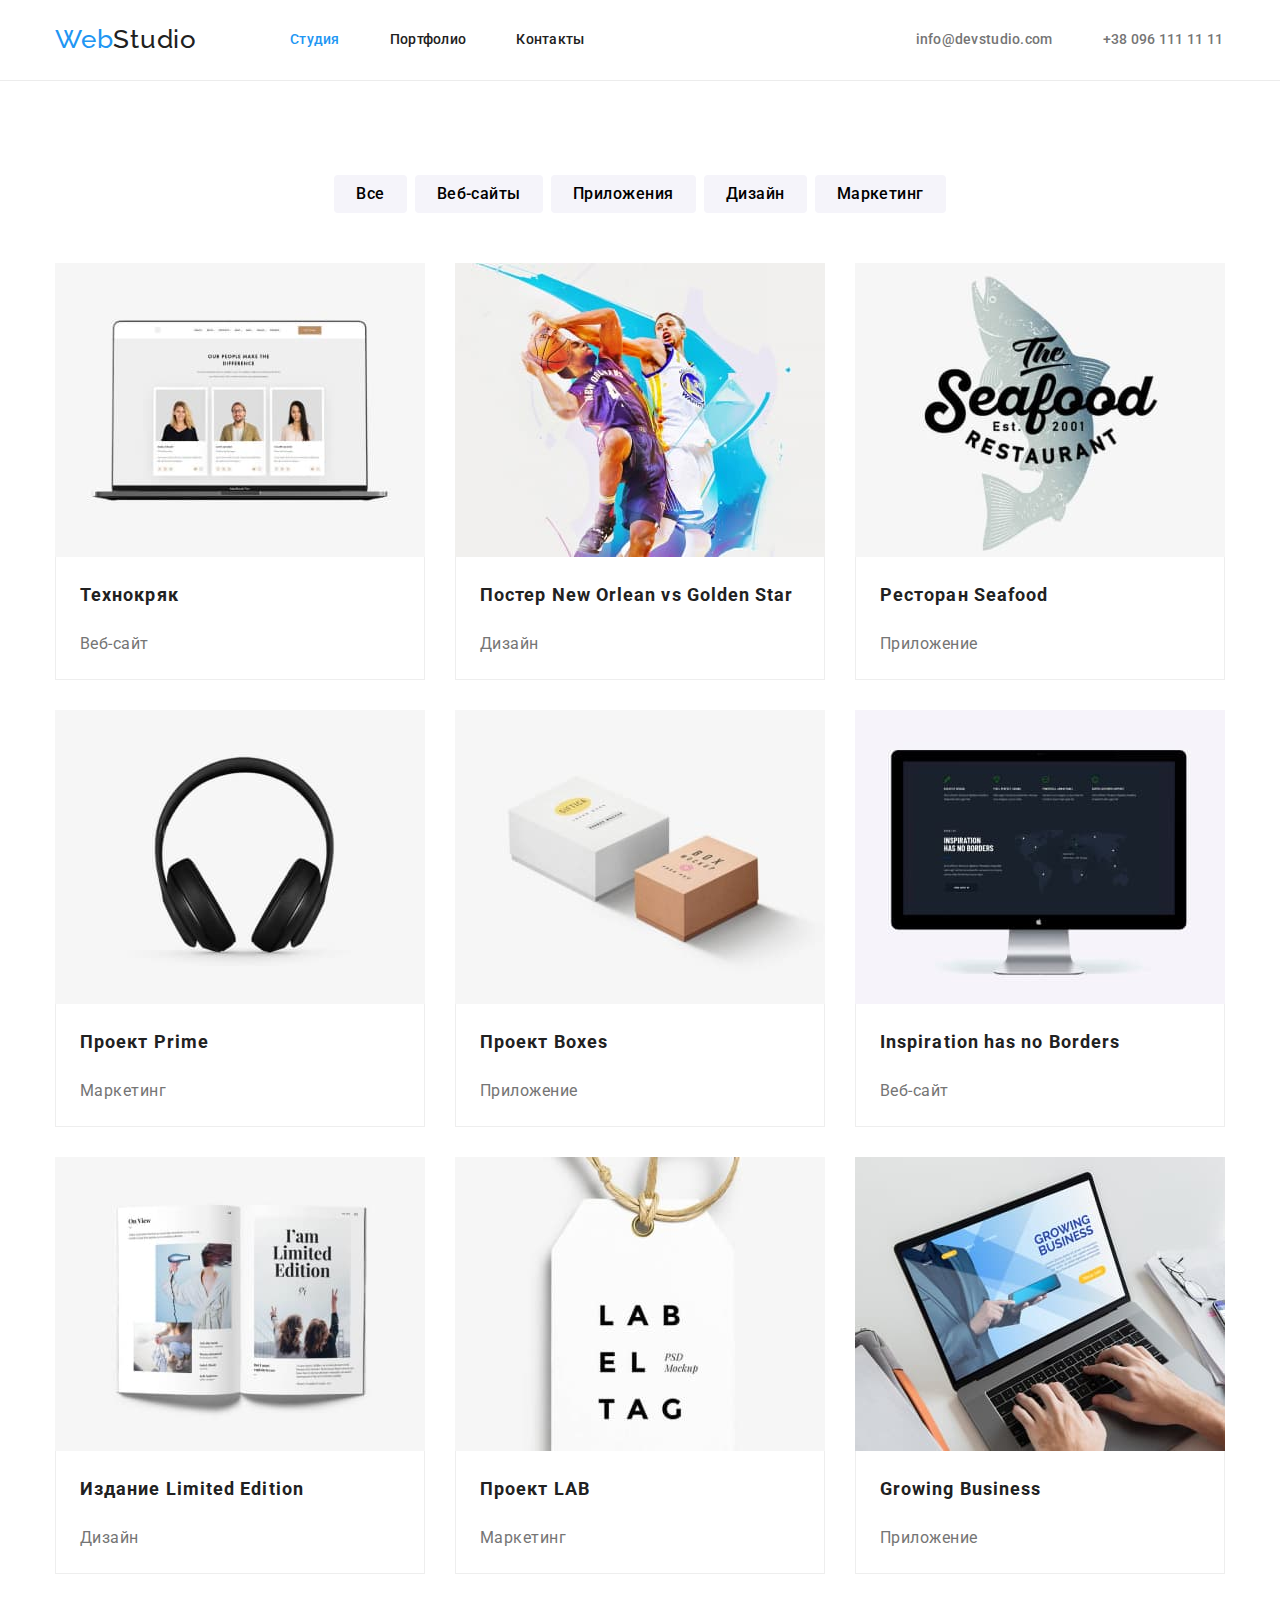
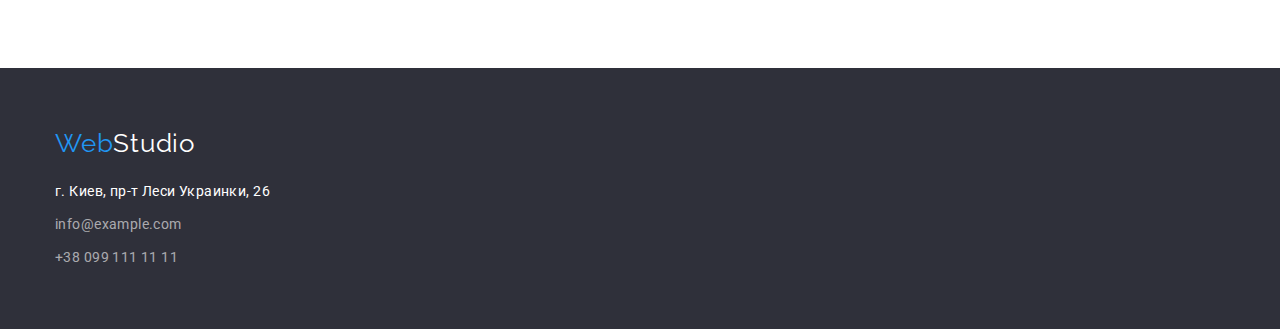
==== portfolio.html @ 0384c71c "Add block model and flex boxes" ====
<!DOCTYPE html>
<html lang="ru">
<head>
    <meta charset="UTF-8">
    <meta name="description" content="Портфолио студии" />
    <title>Портфолио</title>
    <link rel="preconnect" href="https://fonts.googleapis.com"/>
    <link rel="preconnect" href="https://fonts.gstatic.com" crossorigin/>
    <link href="https://fonts.googleapis.com/css2?family=Raleway:wght@700&family=Roboto:wght@400;500;700;900&display=swap" rel="stylesheet"/>
    <link rel="stylesheet" href="https://cdnjs.cloudflare.com/ajax/libs/modern-normalize/1.0.0/modern-normalize.min.css" />
    <link rel="stylesheet" href="./css/styles.css"/>
</head>
<body>
    <!-- Header -->
    <header class="header-section">
        <div class="container header-container">
            <a class="logo link" lang="en" href="./index.html"><span class="logo-title">Web</span>Studio</a>
            <nav>
                <ul class="header-list list">
                    <li class="item">
                        <a class="current-link link" href="/">Студия</a>
                    </li>
                    <li class="item">
                        <a class="header-link link" href="./portfolio.html">Портфолио</a>
                    </li>
                    <li class="item">
                        <a class="header-link link" href="/">Контакты</a>
                    </li>
                </ul>
            </nav>
            <ul class="header-contact-list list">
                <li class="item">
                    <a class="header-contact-link link" lang="en" href="mailto:info@devstudio.com">info@devstudio.com</a>
                </li>
                <li class="item">
                    <a class="header-contact-link link" href="tel:+380961111111">+38 096 111 11 11</a>
                </li>
            </ul>
        </div>
    </header>
    <main>
        <!-- Studio's Portfolio -->
        <section class="main-section-portfolio section">
           <div class="portfolio-container container ">
                <h1 class="visually-hidden">Портфолио студии</h1>
                <!-- Portfolio buttons -->
                <ul class="button-list list">
                    <li  class="item">
                        <button class="portfolio button" type="button">Все</button>
                    </li>
                    <li class="item">
                        <button class="portfolio button" type="button">Веб-сайты</button>
                    </li>
                    <li class="item">
                        <button class="portfolio button" type="button">Приложения</button>
                    </li>
                    <li class="item">
                        <button class="portfolio button" type="button">Дизайн</button>
                    </li>
                    <li class="item">
                        <button class="portfolio button" type="button">Маркетинг</button>
                    </li>
                </ul>
                <!-- Work examples -->
                <ul class="list work-examples-container">
                    <li  class="work-examples-item">
                        <a class="link" href="">
                            <img class="work-image" src="img/portfol1.jpg" alt="Ноутбук с открытым веб-сайтом" width="370" height="294" />
                            <div class="work-examples-text-box">
                                <h2 class="project-title">Технокряк</h2>
                                <p class="project-type">Веб-сайт</p>
                            </div>
                        </a>
                    </li>
                    <li class="work-examples-item">
                        <a class="link" href="">
                            <img class="work-image" src="img/portfol2.jpg" alt="Два баскетболиста" width="370" height="294" />
                            <div class="work-examples-text-box">
                                <h2 class="project-title">Постер New Orlean vs Golden Star</h2>
                                <p class="project-type">Дизайн</p>
                            </div>
                        </a>
                    </li>
                    <li class="work-examples-item">
                        <a class="link" href="">
                            <img class="work-image" src="img/portfol3.jpg" alt="Название ресторана не фоне рыбы" width="370" height="294" />
                            <div class="work-examples-text-box">
                                <h2 class="project-title">Ресторан Seafood</h2>
                                <p class="project-type">Приложение</p>
                            </div>
                        </a>
                    </li>
                    <li class="work-examples-item">
                        <a class="link" href="">
                            <img class="work-image" src="img/portfol4.jpg" alt="Наушники" width="370" height="294" />
                            <div class="work-examples-text-box">
                                <h2 class="project-title">Проект Prime</h2>
                                <p class="project-type">Маркетинг</p>
                            </div>
                        </a>
                    </li>
                    <li class="work-examples-item">
                        <a class="link" href="">
                            <img class="work-image" src="img/portfol5.jpg" alt="Две коробки" width="370" height="294" />
                            <div class="work-examples-text-box">
                                <h2 class="project-title">Проект Boxes</h2>
                                <p class="project-type">Приложение</p>
                            </div>
                        </a>
                    </li>
                    <li class="work-examples-item">
                        <a class="link" href="">
                            <img class="work-image" src="img/portfol6.jpg" alt="Монитор с открытым веб-сайтом" width="370" height="294" />
                            <div class="work-examples-text-box">
                                <h2 class="project-title">Inspiration has no Borders</h2>
                                <p class="project-type">Веб-сайт</p>
                            </div>
                        </a>
                    </li>
                    <li class="work-examples-item">
                        <a class="link" href="">
                            <img class="work-image" src="img/portfol7.jpg" alt="Открытая книга" width="370" height="294" />
                            <div class="work-examples-text-box">
                                <h2 class="project-title">Издание Limited Edition</h2>
                                <p class="project-type">Дизайн</p>
                            </div>
                        </a>
                    </li>
                    <li class="work-examples-item">
                        <a class="link" href="">
                            <img class="work-image" src="img/portfol8.jpg" alt="Бирка" width="370" height="294" />
                            <div class="work-examples-text-box">
                                <h2 class="project-title">Проект LAB</h2>
                                <p class="project-type">Маркетинг</p>
                            </div>
                        </a>
                    </li>
                    <li class="work-examples-item">
                        <a class="link" href="">
                            <img class="work-image" src="img/portfol9.jpg" alt="Человек печатает на ноутбуке" width="370" height="294" />
                            <div class="work-examples-text-box">
                                <h2 class="project-title">Growing Business</h2>
                                <p class="project-type">Приложение</p>
                            </div>
                        </a>
                    </li>
                </ul>
           </div>
        </section>
    </main>
    <!-- Footer -->
    <footer class="footer-section">
        <div class="footer-container container">
            <a class="link-logo" lang="en" href="./index.html"><span class="logo-title">Web</span>Studio</a>
            <address>
                <ul class="footer-list list">
                    <li class="item">
                        <a class="link adress-link" href="https://goo.gl/maps/s9QWNsardA6QoMJf8" target="_blank"
                            rel="noopener noreferrer">г. Киев, пр-т Леси Украинки, 26</a>
                    </li>
                    <li class="item">
                        <a class="footer-contact-link link" href="mailto:info@example.com">info@example.com</a>
                    </li>
                    <li class="item">
                        <a class="footer-contact-link link" href="tel:+380991111111">+38 099 111 11 11</a>
                    </li>
                </ul>
            </address>
        </div>
    </footer>
</body>
</html>
---- css/styles.css ----
/* Палитра*/
/* Акцент + Web logo #2196F3 */
/* Nav+Title #212121 */
/* Text+tel+mail #757575 */
/****************************index.html ***************************************/
/****************************Utilities****************************************/
:root {
  --accent-color: #2196f3;
  --primary-text-color: #212121;
  --secondary-text-color: #757575;
  --primary-background: #ffffff;
  --secondary-background: #2f303a;
  --logo-font-family: Raleway, sans-serif;
  --hero-footer-color: #ffffff;
}
body {
  background-color: var(--primary-background);
  color: #212121;

  font-family: Roboto, sans-serif;
  letter-spacing: 0.03em;
}
.link {
  text-decoration: none;
  color: var(--primary-text-color);
}
.list {
  list-style: none;
}
.container {
  margin-left: auto;
  margin-right: auto;
  width: 1200px;
  /* outline: 2px solid tomato; */
  padding-left: 15px;
  padding-right: 15px;
}
.section {
  margin-bottom: 94px;
}
.visually-hidden {
  position: absolute;
  white-space: nowrap;
  width: 1px;
  height: 1px;
  overflow: hidden;
  border: 0;
  padding: 0;
  clip: rect(0 0 0 0);
  clip-path: inset(50%);
  margin: -1px;
}
/******************************* Head ***************************************/
.header-section {
  border-bottom: 1px solid #ececec;

  font-weight: 500;
  font-size: 14px;
  line-height: 1.14;
  letter-spacing: 0.02em;
}
.header-container {
  display: flex;
  align-items: center;
}
.header-list {
  display: flex;
  margin-top: 0;
  margin-bottom: 0;
  margin-left: 93px;
  margin-right: 331px;
  padding-left: 0;
}
.header-list .link,
.header-contact-list .link {
  display: block;
  padding-top: 32px;
  padding-bottom: 32px;
}
.header-list .item + .item {
  margin-left: 50px;
}
.header-contact-list .item + .item {
  margin-left: 50px;
}
.header-contact-list {
  display: flex;
  padding-left: 0;
  margin-bottom: 0;
  margin-top: 0;
}
.logo {
  color: var(--primary-text-color);

  font-family: var(--logo-font-family);
  font-size: 26px;
  line-height: 1.2;
  letter-spacing: 0.03em;
}
.logo-title,
.current-link {
  color: var(--accent-color);
}
.header-contact-link {
  color: var(--secondary-text-color);
}
.header-list .link:hover,
.header-list .link:focus,
.header-contact-list .link:hover,
.header-contact-list .link:focus {
  color: var(--accent-color);
}
/***************************** Hero *****************************************/
.hero-section {
  text-align: center;

  background-color: var(--secondary-background);
}
.hero-title {
  margin-top: 0;
  margin-right: auto;
  margin-bottom: 30px;
  margin-left: auto;
  width: 696px;

  color: var(--hero-footer-color);

  font-weight: 900;
  font-size: 44px;
  line-height: 1.36;
  text-align: center;
  letter-spacing: 0.06em;
  text-transform: uppercase;
}
.button {
  border: 0;
  cursor: pointer;
  border-radius: 4px;

  font-family: inherit;
}
.hero-button {
  padding: 10px 32px;

  background-color: var(--accent-color);
  color: var(--hero-footer-color);

  font-size: 16px;
  line-height: 1.87;
  letter-spacing: 0.06em;
}
/*************************** Features ****************************************/
.features-list {
  display: flex;
  justify-content: space-between;
  margin-top: 0;
}
.features-item {
  width: 270px;
}
.features-text {
  margin-bottom: 0;

  color: var(--secondary-text-color);
  font-size: 14px;
  line-height: 1.71;
  letter-spacing: 0.03em;
}
.features-title {
  font-size: 14px;
  line-height: 1.14;
  letter-spacing: 0.03em;
  text-transform: uppercase;
}
/**************************** Work *******************************************/
.work-container {
  text-align: center;
  margin-top: 0;
}
.work-list {
  display: flex;
  justify-content: space-between;
  margin-top: 0;
  margin-bottom: 0;
  padding-left: 0;
  padding-right: 0;
}
.work-title,
.team-title {
  margin-top: 0;
  margin-bottom: 50px;

  font-size: 36px;
  line-height: 1.16;
  letter-spacing: 0.03em;
}
.work-list-item .image {
  display: block;
}
/**************************** Team *******************************************/
.team-section {
  background-color: #f5f4fa;
}
.team-container {
  text-align: center;
}
.team-list {
  display: flex;
  justify-content: space-between;
  padding-left: 0;
  padding-bottom: 94px;
  margin-bottom: 0;
  margin-top: 0;
}
.team-title {
  padding-top: 94px;
}
.text-profession {
  color: var(--secondary-text-color);
}
.text-name,
.text-profession {
  font-size: 16px;
  line-height: 1.18;
  letter-spacing: 0.03em;
}
.text-name {
  margin-top: 30px;
  margin-bottom: 10px;

  font-weight: 500;
}
.text-profession {
  margin-top: 0;
  margin-bottom: 0;

  font-weight: normal;
}
/**************************** Footer ******************************************/
.footer-section {
  background-color: var(--secondary-background);
  color: var(--hero-footer-color);
}
.footer-list {
  padding-left: 0;
  padding-bottom: 60px;
  margin-top: 0;
  margin-bottom: 0;
}
.link-logo {
  display: block;
  padding-top: 60px;
  margin-bottom: 20px;

  text-decoration: none;
  color: var(--hero-footer-color);

  font-family: var(--logo-font-family);
  font-size: 26px;
  line-height: 1.2;
  letter-spacing: 0.03em;
}
.adress-link {
  color: var(--hero-footer-color);
}
.adress-link:hover,
.footer-contact-link:hover,
.adress-link:focus,
.footer-contact-link:focus {
  color: var(--accent-color);
}
.footer-list .link {
  display: block;

  font-style: normal;
  font-weight: normal;
  font-size: 14px;
  line-height: 24px;
  letter-spacing: 0.03em;
}
.footer-list .item + .item {
  margin-top: 9px;
}
.footer-contact-link {
  color: rgb(255, 255, 255, 0.6);
}
/* **************************portfolio.html********************************** */
.main-section-portfolio {
  color: var(--primary-text-color);
}
/***************************Portfolio buttons **********************************/
.button-list {
  display: flex;
  justify-content: center;
  margin-top: 94px;
  margin-bottom: 50px;
  padding-left: 0;
}
.portfolio.button {
  padding: 6px 22px;
  border-radius: 4px;

  background-color: #f5f4fa;

  font-weight: 500;
  font-size: 16px;
  line-height: 1.62;
  text-align: center;
  letter-spacing: 0.03em;
}
.button-list .item + .item {
  margin-left: 8px;
}
.portfolio.button:hover,
.portfolio.button:focus {
  background-color: var(--accent-color);
  color: #ffffff;
}
/*****************************Work examples *************************************/
.work-examples-container {
  display: flex;
  flex-wrap: wrap;
  padding-left: 0;
  margin: -15px;
  /* margin-top: 0;
  margin-bottom: 0; */
}
.work-examples-item {
  margin: 15px;
}
/* .work-examples-item {
  width: 370px;
  margin-right: 30px;
  margin-bottom: 30px;
}
.work-examples-item:nth-child(3n) {
  margin-right: 0;
}
.work-examples-item:nth-last-child(-n + 3) {
  margin-bottom: 0;
} */
.work-examples-text-box {
  border: 1px solid #eeeeee;
  border-top: inherit;
}
.work-image {
  display: block;
}
.project-title {
  padding-top: 20px;
  margin-top: 0;
  margin-left: 24px;
  margin-bottom: 4px;

  font-size: 18px;
  line-height: 2;
  letter-spacing: 0.06em;
}
.project-type {
  margin-left: 24px;
  margin-bottom: 20px;
  color: var(--secondary-text-color);

  font-size: 16px;
  line-height: 1.87;
  letter-spacing: 0.03em;
}
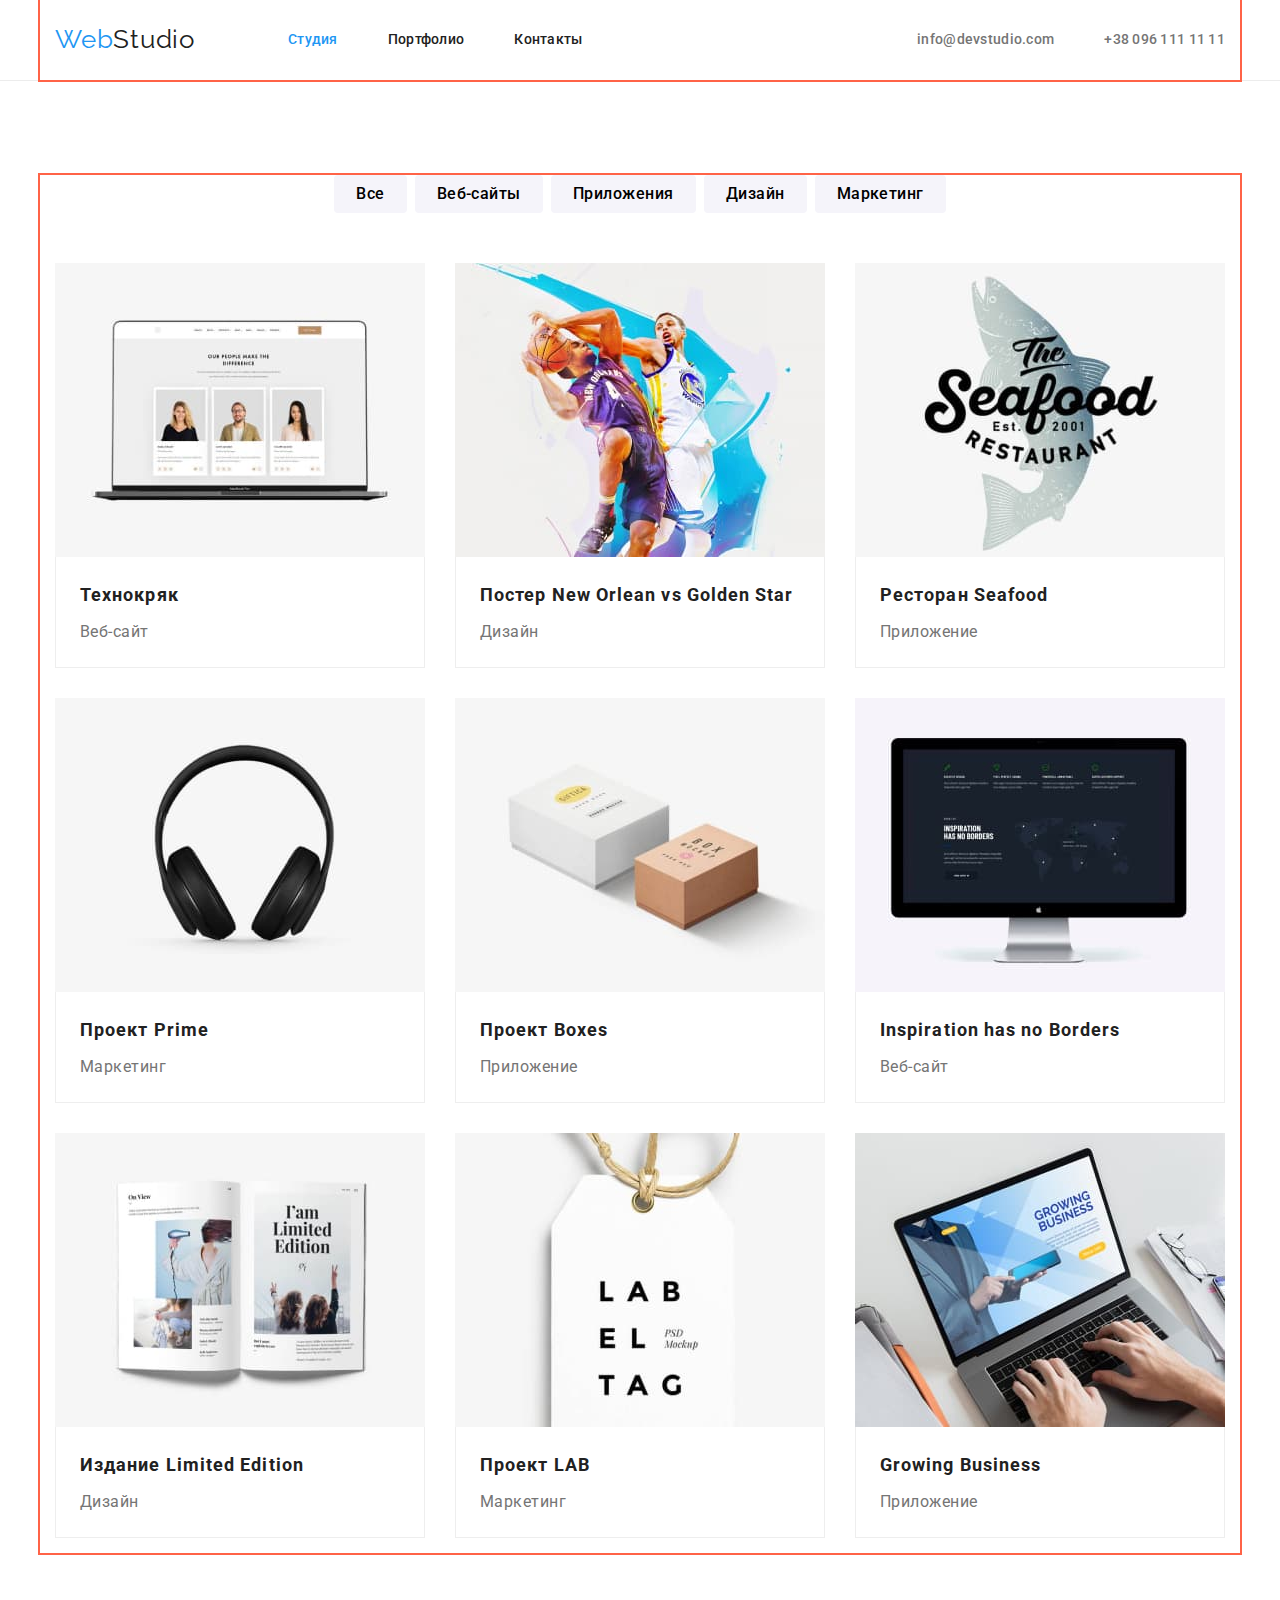
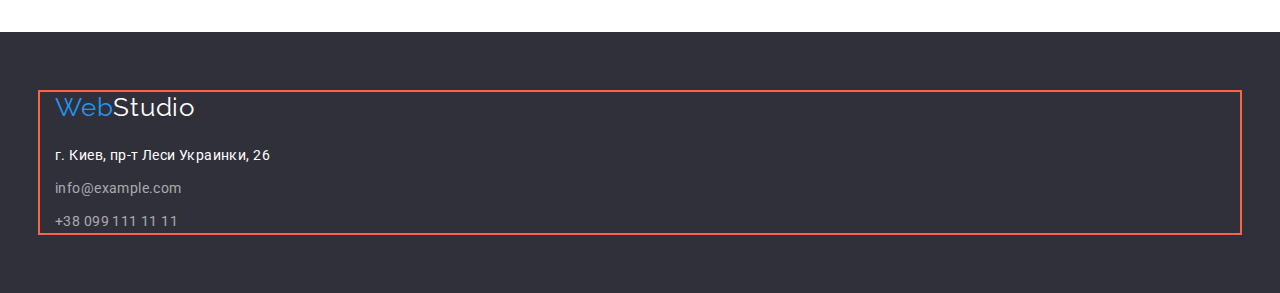
==== commit 49b54be1: "Margin and padding errors correction" ====
--- a/portfolio.html
+++ b/portfolio.html
@@ -16,9 +16,9 @@
         <div class="container header-container">
             <a class="logo link" lang="en" href="./index.html"><span class="logo-title">Web</span>Studio</a>
             <nav>
-                <ul class="header-list list">
+                <ul class="header-list">
                     <li class="item">
-                        <a class="current-link link" href="/">Студия</a>
+                        <a class="current-link link" href="./index.html">Студия</a>
                     </li>
                     <li class="item">
                         <a class="header-link link" href="./portfolio.html">Портфолио</a>
@@ -28,7 +28,7 @@
                     </li>
                 </ul>
             </nav>
-            <ul class="header-contact-list list">
+            <ul class="header-contact-list">
                 <li class="item">
                     <a class="header-contact-link link" lang="en" href="mailto:info@devstudio.com">info@devstudio.com</a>
                 </li>
@@ -40,11 +40,13 @@
     </header>
     <main>
         <!-- Studio's Portfolio -->
-        <section class="main-section-portfolio section">
-           <div class="portfolio-container container ">
-                <h1 class="visually-hidden">Портфолио студии</h1>
+        <section class="section">
+           <div class="container ">
+                <div>
+                    <h1 class="visually-hidden">Портфолио студии</h1>
+                </div>
                 <!-- Portfolio buttons -->
-                <ul class="button-list list">
+                <ul class="button-list">
                     <li  class="item">
                         <button class="portfolio button" type="button">Все</button>
                     </li>
@@ -62,89 +64,91 @@
                     </li>
                 </ul>
                 <!-- Work examples -->
-                <ul class="list work-examples-container">
-                    <li  class="work-examples-item">
-                        <a class="link" href="">
-                            <img class="work-image" src="img/portfol1.jpg" alt="Ноутбук с открытым веб-сайтом" width="370" height="294" />
-                            <div class="work-examples-text-box">
-                                <h2 class="project-title">Технокряк</h2>
-                                <p class="project-type">Веб-сайт</p>
-                            </div>
-                        </a>
-                    </li>
-                    <li class="work-examples-item">
-                        <a class="link" href="">
-                            <img class="work-image" src="img/portfol2.jpg" alt="Два баскетболиста" width="370" height="294" />
-                            <div class="work-examples-text-box">
-                                <h2 class="project-title">Постер New Orlean vs Golden Star</h2>
-                                <p class="project-type">Дизайн</p>
-                            </div>
-                        </a>
-                    </li>
-                    <li class="work-examples-item">
-                        <a class="link" href="">
-                            <img class="work-image" src="img/portfol3.jpg" alt="Название ресторана не фоне рыбы" width="370" height="294" />
-                            <div class="work-examples-text-box">
-                                <h2 class="project-title">Ресторан Seafood</h2>
-                                <p class="project-type">Приложение</p>
-                            </div>
-                        </a>
-                    </li>
-                    <li class="work-examples-item">
-                        <a class="link" href="">
-                            <img class="work-image" src="img/portfol4.jpg" alt="Наушники" width="370" height="294" />
-                            <div class="work-examples-text-box">
-                                <h2 class="project-title">Проект Prime</h2>
-                                <p class="project-type">Маркетинг</p>
-                            </div>
-                        </a>
-                    </li>
-                    <li class="work-examples-item">
-                        <a class="link" href="">
-                            <img class="work-image" src="img/portfol5.jpg" alt="Две коробки" width="370" height="294" />
-                            <div class="work-examples-text-box">
-                                <h2 class="project-title">Проект Boxes</h2>
-                                <p class="project-type">Приложение</p>
-                            </div>
-                        </a>
-                    </li>
-                    <li class="work-examples-item">
-                        <a class="link" href="">
-                            <img class="work-image" src="img/portfol6.jpg" alt="Монитор с открытым веб-сайтом" width="370" height="294" />
-                            <div class="work-examples-text-box">
-                                <h2 class="project-title">Inspiration has no Borders</h2>
-                                <p class="project-type">Веб-сайт</p>
-                            </div>
-                        </a>
-                    </li>
-                    <li class="work-examples-item">
-                        <a class="link" href="">
-                            <img class="work-image" src="img/portfol7.jpg" alt="Открытая книга" width="370" height="294" />
-                            <div class="work-examples-text-box">
-                                <h2 class="project-title">Издание Limited Edition</h2>
-                                <p class="project-type">Дизайн</p>
-                            </div>
-                        </a>
-                    </li>
-                    <li class="work-examples-item">
-                        <a class="link" href="">
-                            <img class="work-image" src="img/portfol8.jpg" alt="Бирка" width="370" height="294" />
-                            <div class="work-examples-text-box">
-                                <h2 class="project-title">Проект LAB</h2>
-                                <p class="project-type">Маркетинг</p>
-                            </div>
-                        </a>
-                    </li>
-                    <li class="work-examples-item">
-                        <a class="link" href="">
-                            <img class="work-image" src="img/portfol9.jpg" alt="Человек печатает на ноутбуке" width="370" height="294" />
-                            <div class="work-examples-text-box">
-                                <h2 class="project-title">Growing Business</h2>
-                                <p class="project-type">Приложение</p>
-                            </div>
-                        </a>
-                    </li>
-                </ul>
+                <div>
+                    <ul class="work-examples-list">
+                        <li  class="work-examples-item">
+                            <a class="link" href="">
+                                <img  src="img/portfol1.jpg" alt="Ноутбук с открытым веб-сайтом" width="370" height="294" />
+                                <div class="work-examples-text-box">
+                                    <h2 class="project-title">Технокряк</h2>
+                                    <p class="project-type">Веб-сайт</p>
+                                </div>
+                            </a>
+                        </li>
+                        <li class="work-examples-item">
+                            <a class="link" href="">
+                                <img  src="img/portfol2.jpg" alt="Два баскетболиста" width="370" height="294" />
+                                <div class="work-examples-text-box">
+                                    <h2 class="project-title">Постер New Orlean vs Golden Star</h2>
+                                    <p class="project-type">Дизайн</p>
+                                </div>
+                            </a>
+                        </li>
+                        <li class="work-examples-item">
+                            <a class="link" href="">
+                                <img  src="img/portfol3.jpg" alt="Название ресторана не фоне рыбы" width="370" height="294" />
+                                <div class="work-examples-text-box">
+                                    <h2 class="project-title">Ресторан Seafood</h2>
+                                    <p class="project-type">Приложение</p>
+                                </div>
+                            </a>
+                        </li>
+                        <li class="work-examples-item">
+                            <a class="link" href="">
+                                <img  src="img/portfol4.jpg" alt="Наушники" width="370" height="294" />
+                                <div class="work-examples-text-box">
+                                    <h2 class="project-title">Проект Prime</h2>
+                                    <p class="project-type">Маркетинг</p>
+                                </div>
+                            </a>
+                        </li>
+                        <li class="work-examples-item">
+                            <a class="link" href="">
+                                <img  src="img/portfol5.jpg" alt="Две коробки" width="370" height="294" />
+                                <div class="work-examples-text-box">
+                                    <h2 class="project-title">Проект Boxes</h2>
+                                    <p class="project-type">Приложение</p>
+                                </div>
+                            </a>
+                        </li>
+                        <li class="work-examples-item">
+                            <a class="link" href="">
+                                <img  src="img/portfol6.jpg" alt="Монитор с открытым веб-сайтом" width="370" height="294" />
+                                <div class="work-examples-text-box">
+                                    <h2 class="project-title">Inspiration has no Borders</h2>
+                                    <p class="project-type">Веб-сайт</p>
+                                </div>
+                            </a>
+                        </li>
+                        <li class="work-examples-item">
+                            <a class="link" href="">
+                                <img  src="img/portfol7.jpg" alt="Открытая книга" width="370" height="294" />
+                                <div class="work-examples-text-box">
+                                    <h2 class="project-title">Издание Limited Edition</h2>
+                                    <p class="project-type">Дизайн</p>
+                                </div>
+                            </a>
+                        </li>
+                        <li class="work-examples-item">
+                            <a class="link" href="">
+                                <img  src="img/portfol8.jpg" alt="Бирка" width="370" height="294" />
+                                <div class="work-examples-text-box">
+                                    <h2 class="project-title">Проект LAB</h2>
+                                    <p class="project-type">Маркетинг</p>
+                                </div>
+                            </a>
+                        </li>
+                        <li class="work-examples-item">
+                            <a class="link" href="">
+                                <img  src="img/portfol9.jpg" alt="Человек печатает на ноутбуке" width="370" height="294" />
+                                <div class="work-examples-text-box">
+                                    <h2 class="project-title">Growing Business</h2>
+                                    <p class="project-type">Приложение</p>
+                                </div>
+                            </a>
+                        </li>
+                    </ul>
+                </div>
            </div>
         </section>
     </main>
@@ -153,7 +157,7 @@
         <div class="footer-container container">
             <a class="link-logo" lang="en" href="./index.html"><span class="logo-title">Web</span>Studio</a>
             <address>
-                <ul class="footer-list list">
+                <ul class="footer-list">
                     <li class="item">
                         <a class="link adress-link" href="https://goo.gl/maps/s9QWNsardA6QoMJf8" target="_blank"
                             rel="noopener noreferrer">г. Киев, пр-т Леси Украинки, 26</a>
--- a/css/styles.css
+++ b/css/styles.css
@@ -24,19 +24,32 @@
   text-decoration: none;
   color: var(--primary-text-color);
 }
-.list {
+ul {
   list-style: none;
+  margin: 0;
+  padding: 0;
+}
+h1,
+h2,
+h3,
+p {
+  margin: 0;
+}
+img {
+  display: block;
+  max-width: 100%;
+  height: auto;
 }
 .container {
   margin-left: auto;
   margin-right: auto;
   width: 1200px;
-  /* outline: 2px solid tomato; */
+  outline: 2px solid tomato;
   padding-left: 15px;
   padding-right: 15px;
 }
 .section {
-  margin-bottom: 94px;
+  padding: 94px 0;
 }
 .visually-hidden {
   position: absolute;
@@ -53,30 +66,28 @@
 /******************************* Head ***************************************/
 .header-section {
   border-bottom: 1px solid #ececec;
-
+}
+.header-container {
+  display: flex;
+  align-items: center;
+}
+.header-list {
+  display: flex;
+}
+.header-list .link,
+.header-contact-list .link {
   font-weight: 500;
   font-size: 14px;
   line-height: 1.14;
   letter-spacing: 0.02em;
-}
-.header-container {
-  display: flex;
-  align-items: center;
-}
-.header-list {
-  display: flex;
-  margin-top: 0;
-  margin-bottom: 0;
-  margin-left: 93px;
-  margin-right: 331px;
-  padding-left: 0;
-}
-.header-list .link,
-.header-contact-list .link {
+
   display: block;
   padding-top: 32px;
   padding-bottom: 32px;
 }
+.current-link {
+  margin-left: 93px;
+}
 .header-list .item + .item {
   margin-left: 50px;
 }
@@ -85,9 +96,7 @@
 }
 .header-contact-list {
   display: flex;
-  padding-left: 0;
-  margin-bottom: 0;
-  margin-top: 0;
+  margin-left: auto;
 }
 .logo {
   color: var(--primary-text-color);
@@ -112,6 +121,8 @@
 }
 /***************************** Hero *****************************************/
 .hero-section {
+  padding-top: 200px;
+  padding: 200px 0;
   text-align: center;
 
   background-color: var(--secondary-background);
@@ -167,53 +178,46 @@
   letter-spacing: 0.03em;
 }
 .features-title {
+  margin-bottom: 10px;
+
   font-size: 14px;
   line-height: 1.14;
   letter-spacing: 0.03em;
   text-transform: uppercase;
 }
 /**************************** Work *******************************************/
-.work-container {
-  text-align: center;
-  margin-top: 0;
+.work {
+  padding-top: 0;
 }
 .work-list {
   display: flex;
   justify-content: space-between;
-  margin-top: 0;
-  margin-bottom: 0;
-  padding-left: 0;
-  padding-right: 0;
+}
+.work-title {
+  text-align: center;
 }
 .work-title,
 .team-title {
-  margin-top: 0;
   margin-bottom: 50px;
 
   font-size: 36px;
   line-height: 1.16;
   letter-spacing: 0.03em;
-}
-.work-list-item .image {
-  display: block;
 }
 /**************************** Team *******************************************/
 .team-section {
   background-color: #f5f4fa;
 }
-.team-container {
-  text-align: center;
-}
 .team-list {
   display: flex;
   justify-content: space-between;
-  padding-left: 0;
-  padding-bottom: 94px;
-  margin-bottom: 0;
-  margin-top: 0;
 }
 .team-title {
-  padding-top: 94px;
+  text-align: center;
+}
+.team-text-block {
+  padding: 30px 0;
+  text-align: center;
 }
 .text-profession {
   color: var(--secondary-text-color);
@@ -225,7 +229,6 @@
   letter-spacing: 0.03em;
 }
 .text-name {
-  margin-top: 30px;
   margin-bottom: 10px;
 
   font-weight: 500;
@@ -238,18 +241,12 @@
 }
 /**************************** Footer ******************************************/
 .footer-section {
+  padding: 60px 0;
+
   background-color: var(--secondary-background);
-  color: var(--hero-footer-color);
-}
-.footer-list {
-  padding-left: 0;
-  padding-bottom: 60px;
-  margin-top: 0;
-  margin-bottom: 0;
 }
 .link-logo {
   display: block;
-  padding-top: 60px;
   margin-bottom: 20px;
 
   text-decoration: none;
@@ -292,9 +289,7 @@
 .button-list {
   display: flex;
   justify-content: center;
-  margin-top: 94px;
   margin-bottom: 50px;
-  padding-left: 0;
 }
 .portfolio.button {
   padding: 6px 22px;
@@ -317,10 +312,9 @@
   color: #ffffff;
 }
 /*****************************Work examples *************************************/
-.work-examples-container {
+.work-examples-list {
   display: flex;
   flex-wrap: wrap;
-  padding-left: 0;
   margin: -15px;
   /* margin-top: 0;
   margin-bottom: 0; */
@@ -340,16 +334,12 @@
   margin-bottom: 0;
 } */
 .work-examples-text-box {
+  padding: 20px 24px;
+
   border: 1px solid #eeeeee;
   border-top: inherit;
 }
-.work-image {
-  display: block;
-}
 .project-title {
-  padding-top: 20px;
-  margin-top: 0;
-  margin-left: 24px;
   margin-bottom: 4px;
 
   font-size: 18px;
@@ -357,8 +347,6 @@
   letter-spacing: 0.06em;
 }
 .project-type {
-  margin-left: 24px;
-  margin-bottom: 20px;
   color: var(--secondary-text-color);
 
   font-size: 16px;
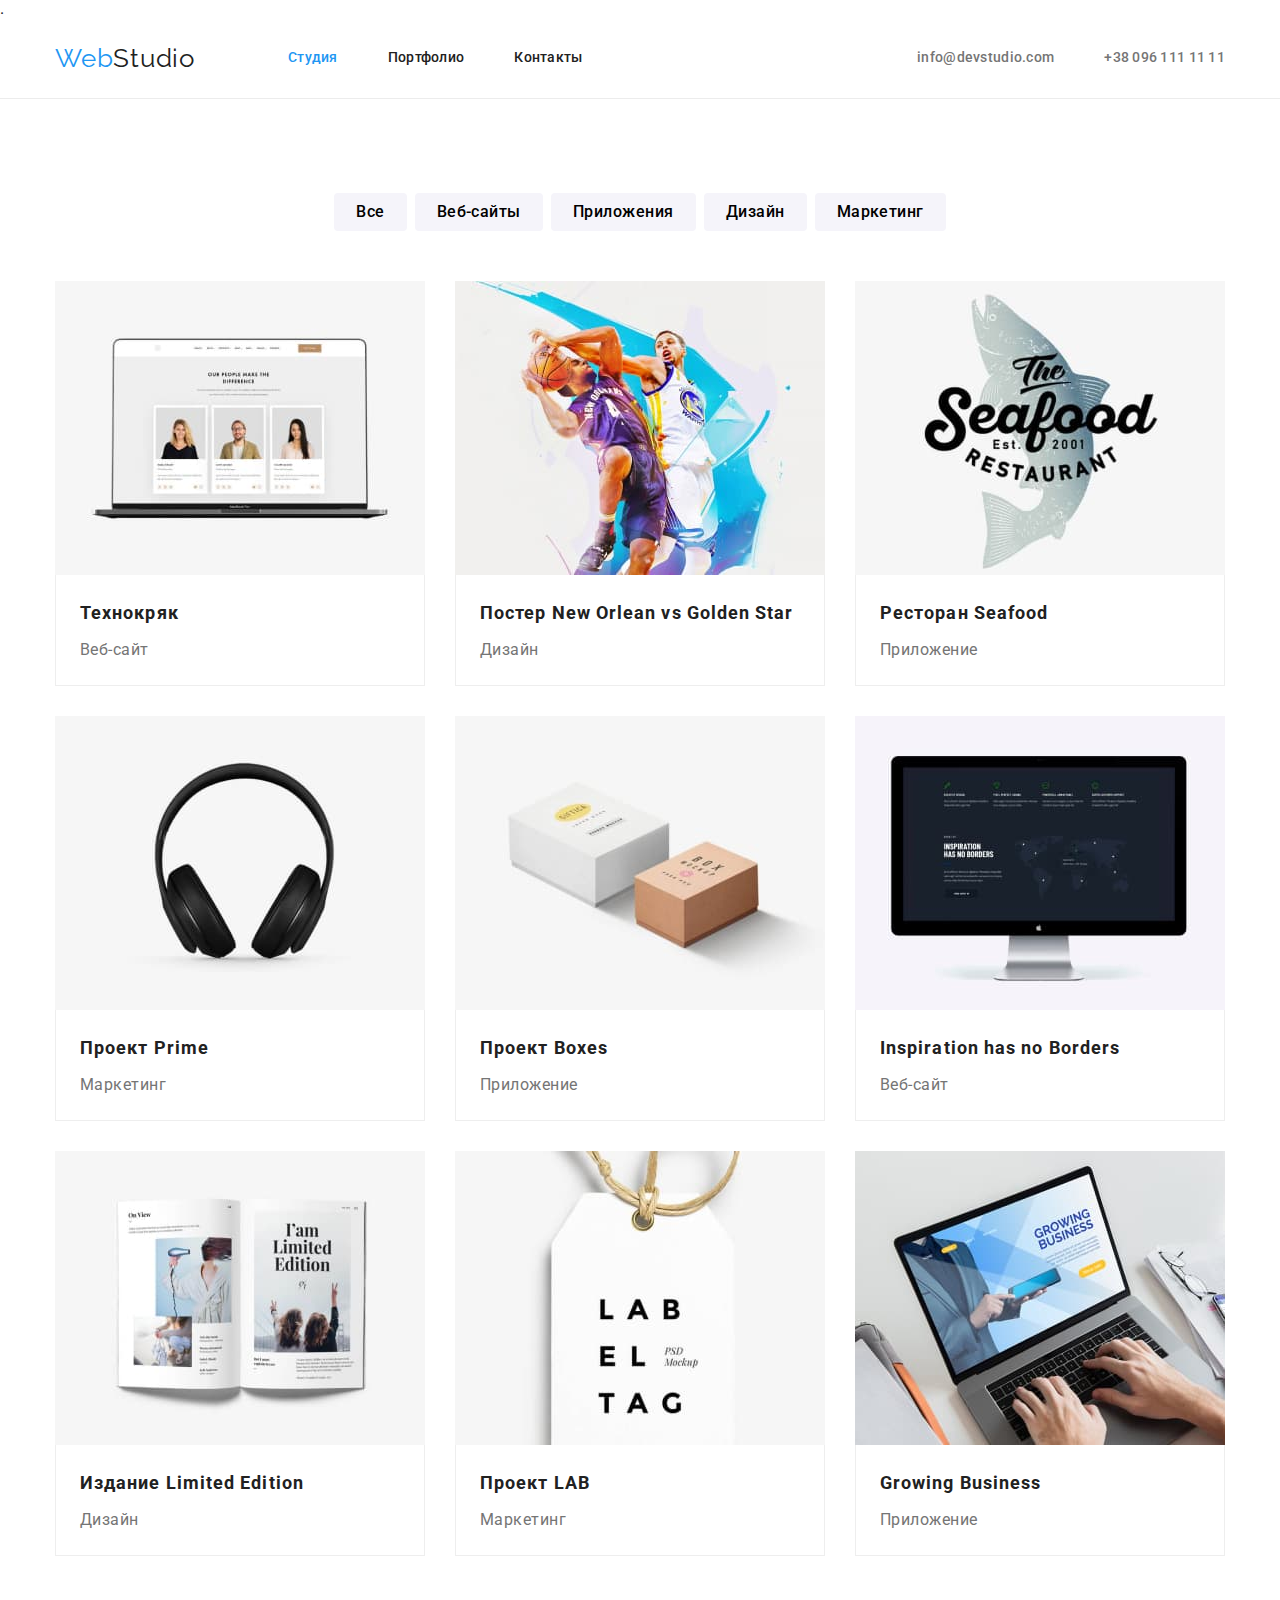
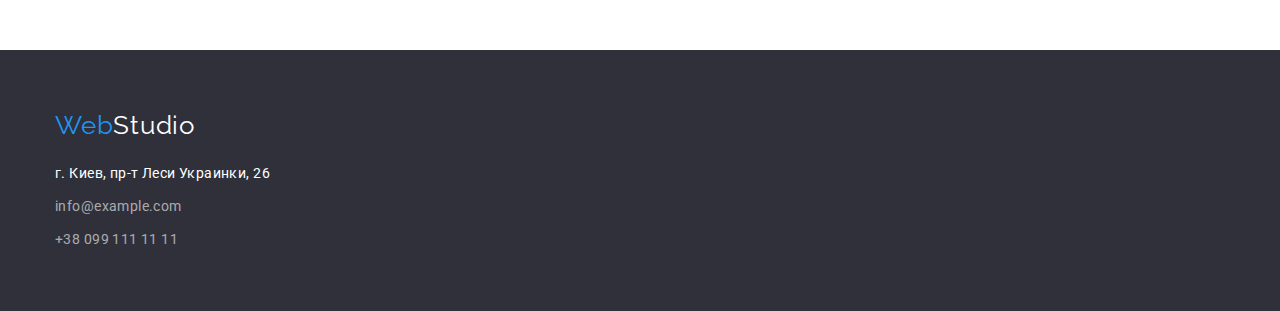
==== commit bd13246d: "Optimize classes" ====
--- a/portfolio.html
+++ b/portfolio.html
@@ -3,6 +3,7 @@
 <head>
     <meta charset="UTF-8">
     <meta name="description" content="Портфолио студии" />
+    <meta name="viewport" content="width=device-width, initial-scale=1.0">.
     <title>Портфолио</title>
     <link rel="preconnect" href="https://fonts.googleapis.com"/>
     <link rel="preconnect" href="https://fonts.gstatic.com" crossorigin/>
@@ -14,26 +15,26 @@
     <!-- Header -->
     <header class="header-section">
         <div class="container header-container">
-            <a class="logo link" lang="en" href="./index.html"><span class="logo-title">Web</span>Studio</a>
+            <a class="header-logo" lang="en" href="./index.html"><span class="logo-title">Web</span>Studio</a>
             <nav>
                 <ul class="header-list">
                     <li class="item">
-                        <a class="current-link link" href="./index.html">Студия</a>
+                        <a class="current-link" href="./index.html">Студия</a>
                     </li>
                     <li class="item">
-                        <a class="header-link link" href="./portfolio.html">Портфолио</a>
+                        <a class="header-link" href="./portfolio.html">Портфолио</a>
                     </li>
                     <li class="item">
-                        <a class="header-link link" href="/">Контакты</a>
+                        <a class="header-link" href="/">Контакты</a>
                     </li>
                 </ul>
             </nav>
             <ul class="header-contact-list">
                 <li class="item">
-                    <a class="header-contact-link link" lang="en" href="mailto:info@devstudio.com">info@devstudio.com</a>
+                    <a class="header-contact-link" lang="en" href="mailto:info@devstudio.com">info@devstudio.com</a>
                 </li>
                 <li class="item">
-                    <a class="header-contact-link link" href="tel:+380961111111">+38 096 111 11 11</a>
+                    <a class="header-contact-link" href="tel:+380961111111">+38 096 111 11 11</a>
                 </li>
             </ul>
         </div>
@@ -67,7 +68,7 @@
                 <div>
                     <ul class="work-examples-list">
                         <li  class="work-examples-item">
-                            <a class="link" href="">
+                            <a class="work-examples-link" href="">
                                 <img  src="img/portfol1.jpg" alt="Ноутбук с открытым веб-сайтом" width="370" height="294" />
                                 <div class="work-examples-text-box">
                                     <h2 class="project-title">Технокряк</h2>
@@ -76,7 +77,7 @@
                             </a>
                         </li>
                         <li class="work-examples-item">
-                            <a class="link" href="">
+                            <a class="work-examples-link" href="">
                                 <img  src="img/portfol2.jpg" alt="Два баскетболиста" width="370" height="294" />
                                 <div class="work-examples-text-box">
                                     <h2 class="project-title">Постер New Orlean vs Golden Star</h2>
@@ -85,7 +86,7 @@
                             </a>
                         </li>
                         <li class="work-examples-item">
-                            <a class="link" href="">
+                            <a class="work-examples-link" href="">
                                 <img  src="img/portfol3.jpg" alt="Название ресторана не фоне рыбы" width="370" height="294" />
                                 <div class="work-examples-text-box">
                                     <h2 class="project-title">Ресторан Seafood</h2>
@@ -94,7 +95,7 @@
                             </a>
                         </li>
                         <li class="work-examples-item">
-                            <a class="link" href="">
+                            <a class="work-examples-link" href="">
                                 <img  src="img/portfol4.jpg" alt="Наушники" width="370" height="294" />
                                 <div class="work-examples-text-box">
                                     <h2 class="project-title">Проект Prime</h2>
@@ -103,7 +104,7 @@
                             </a>
                         </li>
                         <li class="work-examples-item">
-                            <a class="link" href="">
+                            <a class="work-examples-link" href="">
                                 <img  src="img/portfol5.jpg" alt="Две коробки" width="370" height="294" />
                                 <div class="work-examples-text-box">
                                     <h2 class="project-title">Проект Boxes</h2>
@@ -112,7 +113,7 @@
                             </a>
                         </li>
                         <li class="work-examples-item">
-                            <a class="link" href="">
+                            <a class="work-examples-link" href="">
                                 <img  src="img/portfol6.jpg" alt="Монитор с открытым веб-сайтом" width="370" height="294" />
                                 <div class="work-examples-text-box">
                                     <h2 class="project-title">Inspiration has no Borders</h2>
@@ -121,7 +122,7 @@
                             </a>
                         </li>
                         <li class="work-examples-item">
-                            <a class="link" href="">
+                            <a class="work-examples-link" href="">
                                 <img  src="img/portfol7.jpg" alt="Открытая книга" width="370" height="294" />
                                 <div class="work-examples-text-box">
                                     <h2 class="project-title">Издание Limited Edition</h2>
@@ -130,7 +131,7 @@
                             </a>
                         </li>
                         <li class="work-examples-item">
-                            <a class="link" href="">
+                            <a class="work-examples-link" href="">
                                 <img  src="img/portfol8.jpg" alt="Бирка" width="370" height="294" />
                                 <div class="work-examples-text-box">
                                     <h2 class="project-title">Проект LAB</h2>
@@ -139,7 +140,7 @@
                             </a>
                         </li>
                         <li class="work-examples-item">
-                            <a class="link" href="">
+                            <a class="work-examples-link" href="">
                                 <img  src="img/portfol9.jpg" alt="Человек печатает на ноутбуке" width="370" height="294" />
                                 <div class="work-examples-text-box">
                                     <h2 class="project-title">Growing Business</h2>
@@ -155,7 +156,7 @@
     <!-- Footer -->
     <footer class="footer-section">
         <div class="footer-container container">
-            <a class="link-logo" lang="en" href="./index.html"><span class="logo-title">Web</span>Studio</a>
+            <a class="footer-logo" lang="en" href="./index.html"><span class="logo-title">Web</span>Studio</a>
             <address>
                 <ul class="footer-list">
                     <li class="item">
--- a/css/styles.css
+++ b/css/styles.css
@@ -20,7 +20,7 @@
   font-family: Roboto, sans-serif;
   letter-spacing: 0.03em;
 }
-.link {
+a {
   text-decoration: none;
   color: var(--primary-text-color);
 }
@@ -44,7 +44,7 @@
   margin-left: auto;
   margin-right: auto;
   width: 1200px;
-  outline: 2px solid tomato;
+  /* outline: 2px solid tomato; */
   padding-left: 15px;
   padding-right: 15px;
 }
@@ -74,8 +74,9 @@
 .header-list {
   display: flex;
 }
-.header-list .link,
-.header-contact-list .link {
+.current-link,
+.header-link,
+.header-contact-link {
   font-weight: 500;
   font-size: 14px;
   line-height: 1.14;
@@ -98,7 +99,7 @@
   display: flex;
   margin-left: auto;
 }
-.logo {
+.header-logo {
   color: var(--primary-text-color);
 
   font-family: var(--logo-font-family);
@@ -113,10 +114,12 @@
 .header-contact-link {
   color: var(--secondary-text-color);
 }
-.header-list .link:hover,
-.header-list .link:focus,
-.header-contact-list .link:hover,
-.header-contact-list .link:focus {
+.curent-link:hover,
+.current-link:focus,
+.header-link:hover,
+.header-link:focus,
+.header-contact-link:hover,
+.header-contact-link:focus {
   color: var(--accent-color);
 }
 /***************************** Hero *****************************************/
@@ -245,7 +248,7 @@
 
   background-color: var(--secondary-background);
 }
-.link-logo {
+.footer-logo {
   display: block;
   margin-bottom: 20px;
 
@@ -353,3 +356,6 @@
   line-height: 1.87;
   letter-spacing: 0.03em;
 }
+.work-examples-link {
+  display: block;
+}
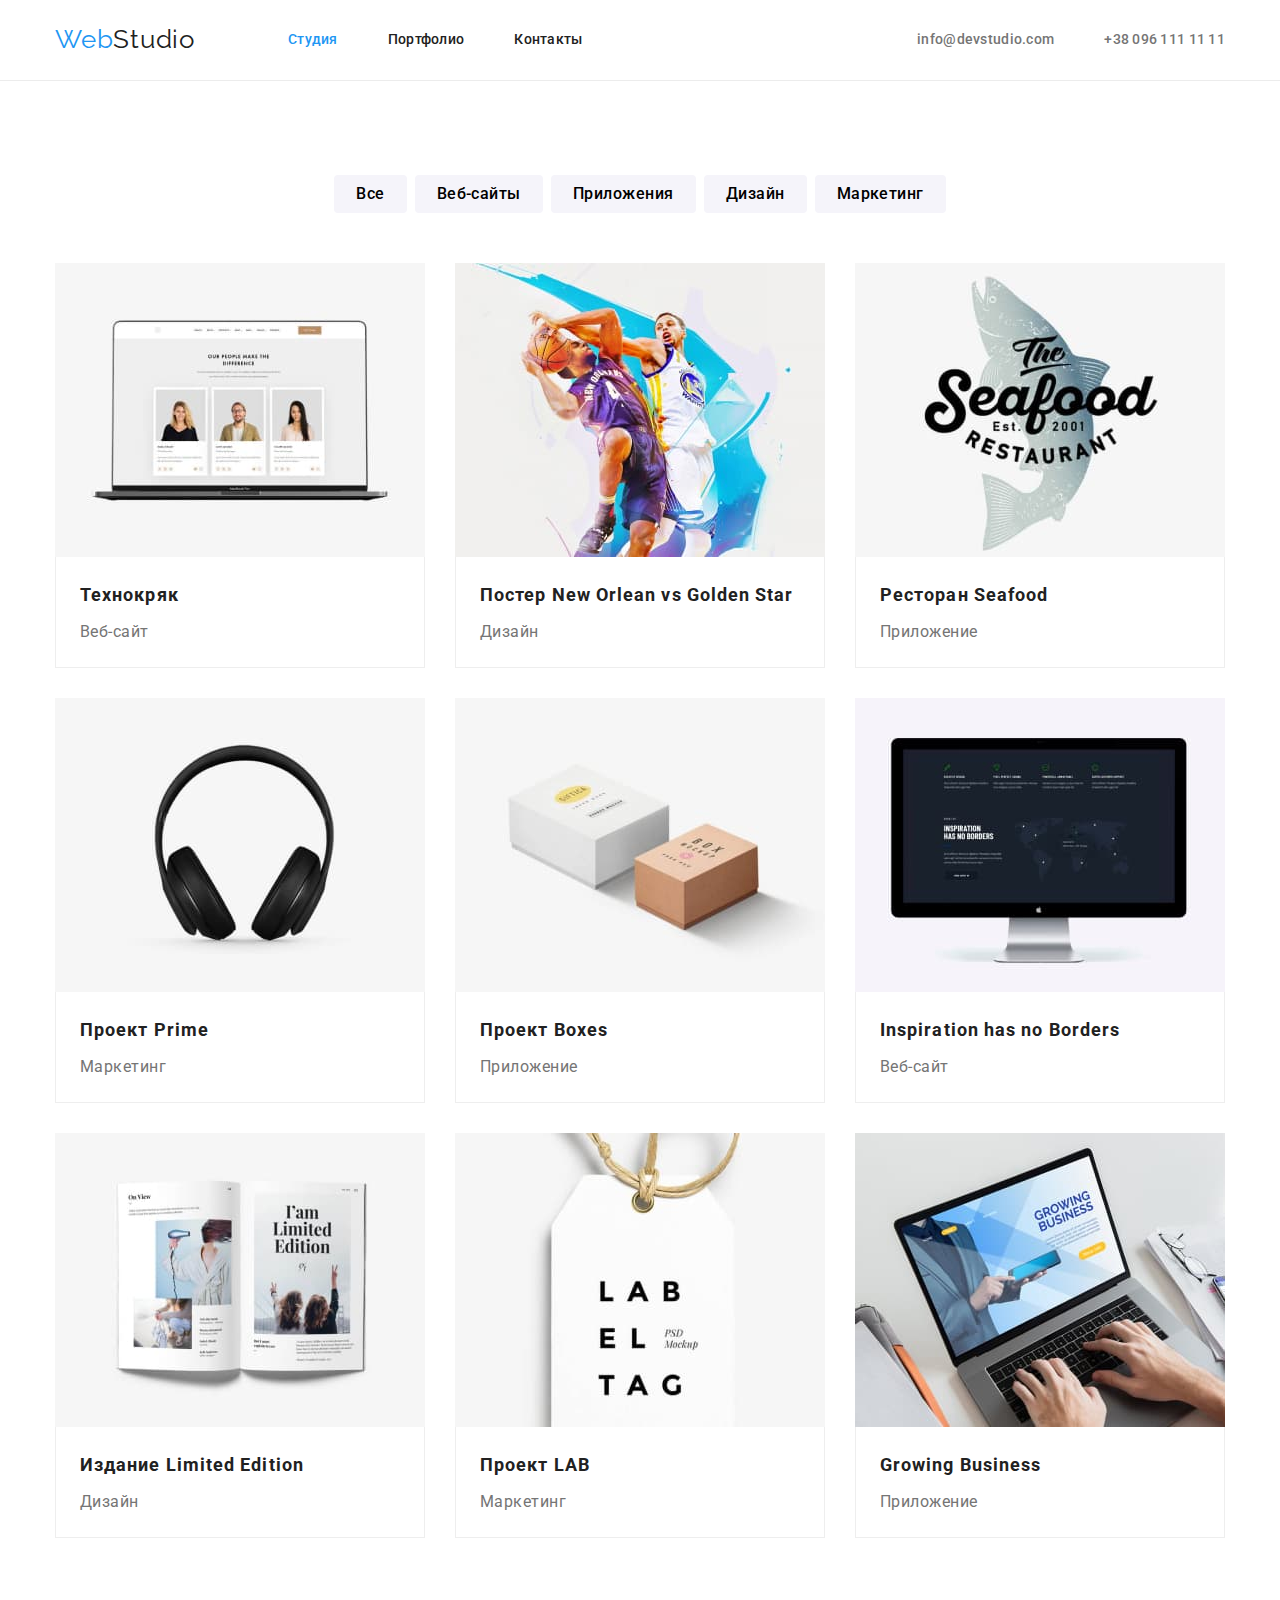
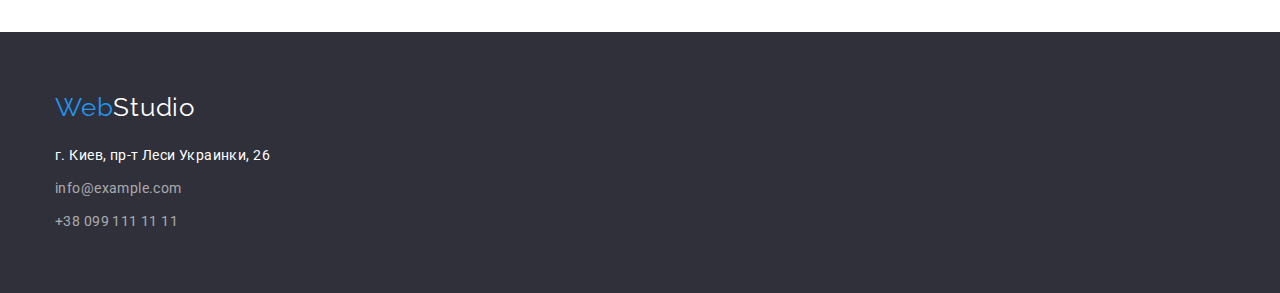
==== commit 6cde43f5: "Fixed mentor's comments" ====
--- a/portfolio.html
+++ b/portfolio.html
@@ -3,7 +3,7 @@
 <head>
     <meta charset="UTF-8">
     <meta name="description" content="Портфолио студии" />
-    <meta name="viewport" content="width=device-width, initial-scale=1.0">.
+    <meta name="viewport" content="width=device-width, initial-scale=1.0"/>
     <title>Портфолио</title>
     <link rel="preconnect" href="https://fonts.googleapis.com"/>
     <link rel="preconnect" href="https://fonts.gstatic.com" crossorigin/>
@@ -43,9 +43,7 @@
         <!-- Studio's Portfolio -->
         <section class="section">
            <div class="container ">
-                <div>
-                    <h1 class="visually-hidden">Портфолио студии</h1>
-                </div>
+                <h1 class="visually-hidden">Портфолио студии</h1>
                 <!-- Portfolio buttons -->
                 <ul class="button-list">
                     <li  class="item">
@@ -65,91 +63,89 @@
                     </li>
                 </ul>
                 <!-- Work examples -->
-                <div>
-                    <ul class="work-examples-list">
-                        <li  class="work-examples-item">
-                            <a class="work-examples-link" href="">
-                                <img  src="img/portfol1.jpg" alt="Ноутбук с открытым веб-сайтом" width="370" height="294" />
-                                <div class="work-examples-text-box">
-                                    <h2 class="project-title">Технокряк</h2>
-                                    <p class="project-type">Веб-сайт</p>
-                                </div>
-                            </a>
-                        </li>
-                        <li class="work-examples-item">
-                            <a class="work-examples-link" href="">
-                                <img  src="img/portfol2.jpg" alt="Два баскетболиста" width="370" height="294" />
-                                <div class="work-examples-text-box">
-                                    <h2 class="project-title">Постер New Orlean vs Golden Star</h2>
-                                    <p class="project-type">Дизайн</p>
-                                </div>
-                            </a>
-                        </li>
-                        <li class="work-examples-item">
-                            <a class="work-examples-link" href="">
-                                <img  src="img/portfol3.jpg" alt="Название ресторана не фоне рыбы" width="370" height="294" />
-                                <div class="work-examples-text-box">
-                                    <h2 class="project-title">Ресторан Seafood</h2>
-                                    <p class="project-type">Приложение</p>
-                                </div>
-                            </a>
-                        </li>
-                        <li class="work-examples-item">
-                            <a class="work-examples-link" href="">
-                                <img  src="img/portfol4.jpg" alt="Наушники" width="370" height="294" />
-                                <div class="work-examples-text-box">
-                                    <h2 class="project-title">Проект Prime</h2>
-                                    <p class="project-type">Маркетинг</p>
-                                </div>
-                            </a>
-                        </li>
-                        <li class="work-examples-item">
-                            <a class="work-examples-link" href="">
-                                <img  src="img/portfol5.jpg" alt="Две коробки" width="370" height="294" />
-                                <div class="work-examples-text-box">
-                                    <h2 class="project-title">Проект Boxes</h2>
-                                    <p class="project-type">Приложение</p>
-                                </div>
-                            </a>
-                        </li>
-                        <li class="work-examples-item">
-                            <a class="work-examples-link" href="">
-                                <img  src="img/portfol6.jpg" alt="Монитор с открытым веб-сайтом" width="370" height="294" />
-                                <div class="work-examples-text-box">
-                                    <h2 class="project-title">Inspiration has no Borders</h2>
-                                    <p class="project-type">Веб-сайт</p>
-                                </div>
-                            </a>
-                        </li>
-                        <li class="work-examples-item">
-                            <a class="work-examples-link" href="">
-                                <img  src="img/portfol7.jpg" alt="Открытая книга" width="370" height="294" />
-                                <div class="work-examples-text-box">
-                                    <h2 class="project-title">Издание Limited Edition</h2>
-                                    <p class="project-type">Дизайн</p>
-                                </div>
-                            </a>
-                        </li>
-                        <li class="work-examples-item">
-                            <a class="work-examples-link" href="">
-                                <img  src="img/portfol8.jpg" alt="Бирка" width="370" height="294" />
-                                <div class="work-examples-text-box">
-                                    <h2 class="project-title">Проект LAB</h2>
-                                    <p class="project-type">Маркетинг</p>
-                                </div>
-                            </a>
-                        </li>
-                        <li class="work-examples-item">
-                            <a class="work-examples-link" href="">
-                                <img  src="img/portfol9.jpg" alt="Человек печатает на ноутбуке" width="370" height="294" />
-                                <div class="work-examples-text-box">
-                                    <h2 class="project-title">Growing Business</h2>
-                                    <p class="project-type">Приложение</p>
-                                </div>
-                            </a>
-                        </li>
-                    </ul>
-                </div>
+                <ul class="work-examples-list">
+                    <li class="work-examples-item">
+                        <a class="work-examples-link" href="">
+                            <img src="img/portfol1.jpg" alt="Ноутбук с открытым веб-сайтом" width="370" height="294" />
+                            <div class="work-examples-text-box">
+                                <h2 class="project-title">Технокряк</h2>
+                                <p class="project-type">Веб-сайт</p>
+                            </div>
+                        </a>
+                    </li>
+                    <li class="work-examples-item">
+                        <a class="work-examples-link" href="">
+                            <img src="img/portfol2.jpg" alt="Два баскетболиста" width="370" height="294" />
+                            <div class="work-examples-text-box">
+                                <h2 class="project-title">Постер New Orlean vs Golden Star</h2>
+                                <p class="project-type">Дизайн</p>
+                            </div>
+                        </a>
+                    </li>
+                    <li class="work-examples-item">
+                        <a class="work-examples-link" href="">
+                            <img src="img/portfol3.jpg" alt="Название ресторана не фоне рыбы" width="370" height="294" />
+                            <div class="work-examples-text-box">
+                                <h2 class="project-title">Ресторан Seafood</h2>
+                                <p class="project-type">Приложение</p>
+                            </div>
+                        </a>
+                    </li>
+                    <li class="work-examples-item">
+                        <a class="work-examples-link" href="">
+                            <img src="img/portfol4.jpg" alt="Наушники" width="370" height="294" />
+                            <div class="work-examples-text-box">
+                                <h2 class="project-title">Проект Prime</h2>
+                                <p class="project-type">Маркетинг</p>
+                            </div>
+                        </a>
+                    </li>
+                    <li class="work-examples-item">
+                        <a class="work-examples-link" href="">
+                            <img src="img/portfol5.jpg" alt="Две коробки" width="370" height="294" />
+                            <div class="work-examples-text-box">
+                                <h2 class="project-title">Проект Boxes</h2>
+                                <p class="project-type">Приложение</p>
+                            </div>
+                        </a>
+                    </li>
+                    <li class="work-examples-item">
+                        <a class="work-examples-link" href="">
+                            <img src="img/portfol6.jpg" alt="Монитор с открытым веб-сайтом" width="370" height="294" />
+                            <div class="work-examples-text-box">
+                                <h2 class="project-title">Inspiration has no Borders</h2>
+                                <p class="project-type">Веб-сайт</p>
+                            </div>
+                        </a>
+                    </li>
+                    <li class="work-examples-item">
+                        <a class="work-examples-link" href="">
+                            <img src="img/portfol7.jpg" alt="Открытая книга" width="370" height="294" />
+                            <div class="work-examples-text-box">
+                                <h2 class="project-title">Издание Limited Edition</h2>
+                                <p class="project-type">Дизайн</p>
+                            </div>
+                        </a>
+                    </li>
+                    <li class="work-examples-item">
+                        <a class="work-examples-link" href="">
+                            <img src="img/portfol8.jpg" alt="Бирка" width="370" height="294" />
+                            <div class="work-examples-text-box">
+                                <h2 class="project-title">Проект LAB</h2>
+                                <p class="project-type">Маркетинг</p>
+                            </div>
+                        </a>
+                    </li>
+                    <li class="work-examples-item">
+                        <a class="work-examples-link" href="">
+                            <img src="img/portfol9.jpg" alt="Человек печатает на ноутбуке" width="370" height="294" />
+                            <div class="work-examples-text-box">
+                                <h2 class="project-title">Growing Business</h2>
+                                <p class="project-type">Приложение</p>
+                            </div>
+                        </a>
+                    </li>
+                </ul>
            </div>
         </section>
     </main>
--- a/css/styles.css
+++ b/css/styles.css
@@ -73,6 +73,7 @@
 }
 .header-list {
   display: flex;
+  margin-left: 93px;
 }
 .current-link,
 .header-link,
@@ -86,9 +87,6 @@
   padding-top: 32px;
   padding-bottom: 32px;
 }
-.current-link {
-  margin-left: 93px;
-}
 .header-list .item + .item {
   margin-left: 50px;
 }
